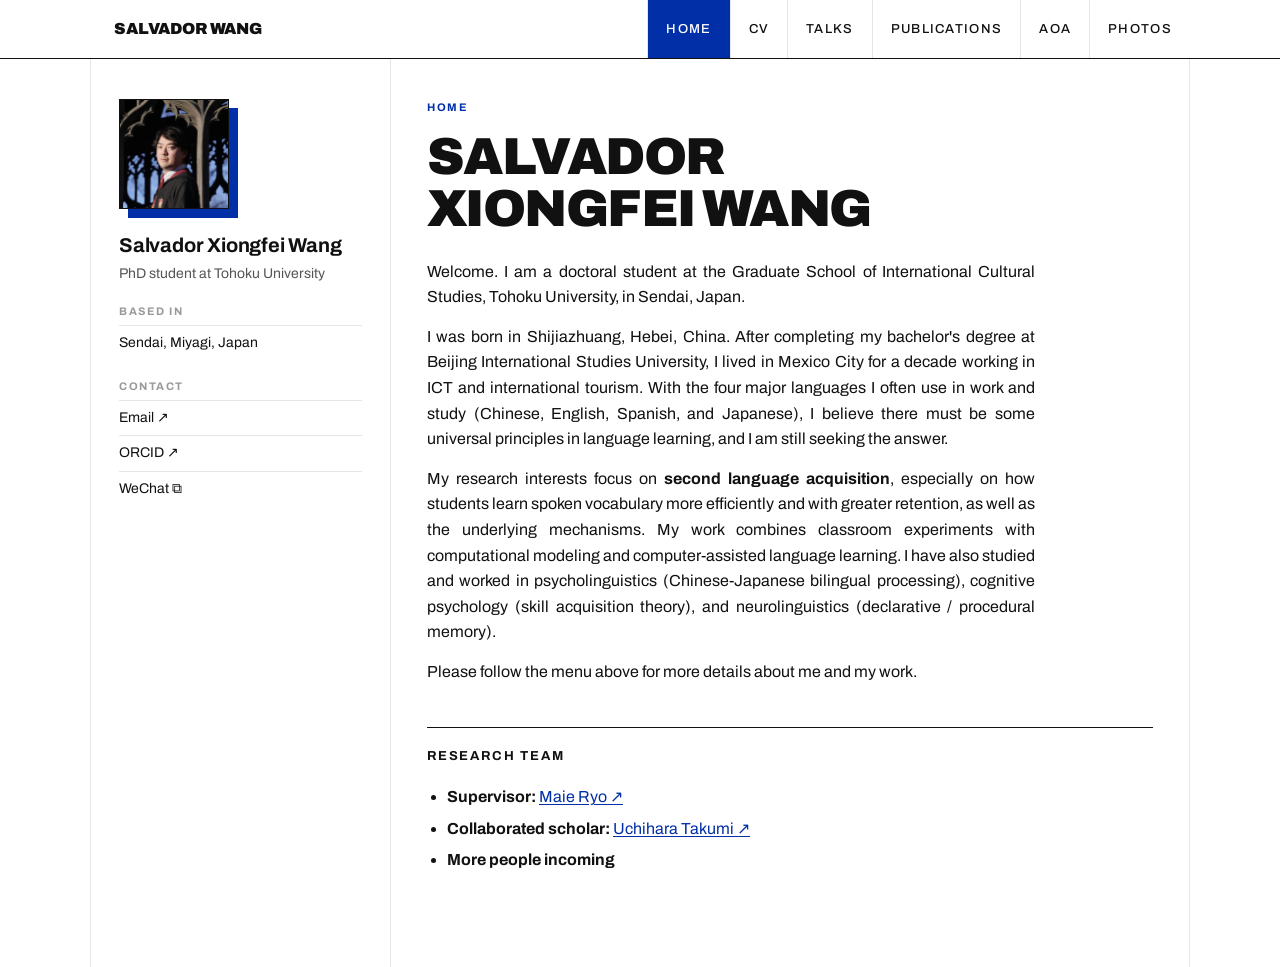
==== index.html @ 06799747 "Talks 新增 2 条（Talk 14/15）并改为新条目置顶；AOA 数据更新至 462 条 Co-Authored-By: Claude Opus 5 <noreply@anthropic.co" ====
<!DOCTYPE html>
<html lang="en">
<head>
  <meta charset="UTF-8">
  <meta name="viewport" content="width=device-width, initial-scale=1.0">
  <title>Home - Salvador Wang</title>
  <link rel="stylesheet" href="https://fonts.googleapis.com/css2?family=Archivo:wght@400;500;700;900&display=swap">
  <link rel="stylesheet" href="css/site.css?v=12">
</head>
<body data-page="index.html">
  <header id="masthead"></header>
  <div class="page">
    <aside id="sidebar"></aside>
    <main class="content">
      <p class="eyebrow">Home</p>
      <h1>Salvador Xiongfei Wang</h1>
      <p>
        Welcome. I am a doctoral student at the Graduate School of International
        Cultural Studies, Tohoku University, in Sendai, Japan.
      </p>
      <p>
        I was born in Shijiazhuang, Hebei, China. After completing my bachelor's degree
        at Beijing International Studies University, I lived in Mexico City for a decade
        working in ICT and international tourism. With the four major languages I often
        use in work and study (Chinese, English, Spanish, and Japanese), I believe there
        must be some universal principles in language learning, and I am still seeking
        the answer.
      </p>
      <p>
        My research interests focus on <b>second language acquisition</b>, especially on
        how students learn spoken vocabulary more efficiently and with greater retention,
        as well as the underlying mechanisms. My work combines classroom experiments with
        computational modeling and computer-assisted language learning. I have also
        studied and worked in psycholinguistics (Chinese-Japanese bilingual processing),
        cognitive psychology (skill acquisition theory), and neurolinguistics
        (declarative / procedural memory).
      </p>
      <p>
        Please follow the menu above for more details about me and my work.
      </p>

      <h2>Research Team</h2>
      <ul>
        <li><b>Supervisor:</b>
          <a href="https://maieryo.github.io/" target="_blank" rel="noopener">Maie Ryo ↗</a></li>
        <li><b>Collaborated scholar:</b>
          <a href="https://takumiuchihara.weebly.com/" target="_blank" rel="noopener">Uchihara Takumi ↗</a></li>
        <li><b>More people incoming</b></li>
      </ul>
    </main>
  </div>
  <script src="js/site.js?v=8"></script>
</body>
</html>
---- css/site.css ----
/* ============================================================
 * Swiss Studio 主题：瑞士网格、细线分栏、超大字重、克莱因蓝 #002fa7
 * ============================================================ */
* { box-sizing: border-box; margin: 0; }
html, body {
  font-family: "Archivo", "Helvetica Neue", Arial, "PingFang SC", "Hiragino Sans", sans-serif;
  background: #ffffff; color: #111111;
  font-size: 16px; line-height: 1.6;
}
a { color: #111; text-decoration: none; }
a:hover { color: #002fa7; }
/* 正文中的链接：克莱因蓝 + 下划线，一眼能看出可点击 */
main.content a { color: #002fa7; text-decoration: underline; text-underline-offset: 2px; }
main.content a:hover { background: #002fa7; color: #fff; text-decoration: none; }
.hidden { display: none !important; }

/* ---------- 顶部导航 ---------- */
#masthead {
  border-bottom: 1px solid #111; background: #fff;
  position: sticky; top: 0; z-index: 100;
}
.masthead-inner {
  max-width: 1100px; margin: 0 auto; padding: 0 0 0 24px;
  height: 58px; display: flex; align-items: center;
}
.site-title {
  font-weight: 900; font-size: 16px; letter-spacing: -.01em;
  text-transform: uppercase; margin-right: auto;
}
.site-nav { display: flex; height: 58px; }
.site-nav a {
  font-size: 13px; font-weight: 500; text-transform: uppercase; letter-spacing: .1em;
  padding: 0 18px; display: flex; align-items: center;
  border-left: 1px solid #e6e6e6; color: #111;
}
.site-nav a:hover { background: #002fa7; color: #fff; }
.site-nav a.active { background: #002fa7; color: #fff; }

/* ---------- 主体两栏 ---------- */
.page {
  max-width: 1100px; margin: 0 auto;
  display: flex; align-items: stretch;
  border-left: 1px solid #e6e6e6; border-right: 1px solid #e6e6e6;
  min-height: calc(100vh - 59px);
}
#sidebar {
  flex: 0 0 300px; border-right: 1px solid #e6e6e6; padding: 40px 28px;
}
.sidebar-sticky { position: sticky; top: 98px; }
.avatar {
  width: 110px; height: 110px; object-fit: cover;
  background: #002fa7; display: block;
}

/* ---- 头像样式方案（在 site.js 的 avatarStyle 里切换）---- */
.avatar-wrap { position: relative; width: 110px; height: 110px; margin-bottom: 4px; }
.avatar-wrap .avatar, .avatar-wrap .avatar-initials { position: relative; z-index: 1; }

/* offset：克莱因蓝色块错位垫在照片后面，最贴合本站的瑞士网格语言 */
.avatar-wrap.is-offset::before {
  content: ""; position: absolute; left: 9px; top: 9px;
  width: 110px; height: 110px; background: #002fa7;
}
.avatar-wrap.is-offset .avatar { border: 1px solid #111; }

/* mount：白边装裱，像一张裱好的照片 */
.avatar-wrap.is-mount { width: 124px; height: 124px; padding: 7px;
  background: #fff; border: 1px solid #111; }

/* circle：圆形，学术主页最常见的稳妥选择 */
.avatar-wrap.is-circle .avatar,
.avatar-wrap.is-circle .avatar-initials { border-radius: 50%; }

/* arch：顶部拱形，呼应照片里的哥特窗 */
.avatar-wrap.is-arch .avatar,
.avatar-wrap.is-arch .avatar-initials { border-radius: 55px 55px 2px 2px; }
.avatar-initials {
  width: 110px; height: 110px; background: #002fa7; color: #fff;
  display: flex; align-items: center; justify-content: center;
  font-size: 36px; font-weight: 900;
}
.author-name { margin: 20px 0 2px; font-size: 20px; font-weight: 700; letter-spacing: -.01em; }
.author-bio { color: #555; font-size: 14px; margin-bottom: 8px; }
.side-label {
  font-size: 11px; font-weight: 700; text-transform: uppercase;
  letter-spacing: .14em; color: #999; margin: 18px 0 4px;
}
.author-links { list-style: none; margin: 0; padding: 0; font-size: 14px; }
.author-links li { padding: 6px 0; border-top: 1px solid #e6e6e6; }
.author-links a:hover { color: #002fa7; }
.link-btn {
  border: 0; background: none; padding: 0; cursor: pointer;
  font: inherit; font-size: 14px; color: #111; text-align: left;
}
.link-btn:hover { color: #002fa7; }

/* 点击弹出的图片（微信二维码） */
#img-popup { position: fixed; inset: 0; z-index: 200;
  display: flex; align-items: center; justify-content: center; }
.popup-backdrop { position: absolute; inset: 0; background: rgba(17,17,17,.6); }
.popup-card {
  position: relative; margin: 0; background: #fff; border: 1px solid #111;
  padding: 14px; max-width: min(90vw, 340px);
  box-shadow: 0 12px 40px rgba(0,0,0,.3);
}
.popup-card img { display: block; width: 100%; height: auto; }
.popup-card figcaption {
  margin-top: 10px; font-size: 11px; font-weight: 700;
  text-transform: uppercase; letter-spacing: .12em; color: #999; text-align: center;
}
.popup-close {
  position: absolute; top: -1px; right: -1px; width: 30px; height: 30px;
  border: 1px solid #111; background: #fff; cursor: pointer; font-size: 12px;
}
.popup-close:hover { background: #002fa7; border-color: #002fa7; color: #fff; }

/* ---------- 内容区 ---------- */
main.content { flex: 1; min-width: 0; padding: 40px 36px 80px; }
.eyebrow {
  font-size: 11px; font-weight: 700; text-transform: uppercase;
  letter-spacing: .14em; color: #002fa7; margin-bottom: 14px;
}
main.content h1 {
  font-size: 52px; font-weight: 900; line-height: 1.0;
  letter-spacing: -.03em; text-transform: uppercase;
  text-wrap: balance; margin-bottom: 24px;
}
main.content h2 {
  font-size: 13px; font-weight: 700; text-transform: uppercase; letter-spacing: .14em;
  border-top: 1px solid #111; padding-top: 18px; margin: 42px 0 18px;
}
main.content p { max-width: 38em; margin-bottom: 14px; }
/* 正文两端对齐（表格、侧栏不受影响）；配合自动断词避免出现字距过大的「河流」*/
main.content p, main.content li, .talk-text { text-align: justify; hyphens: auto; }
main.content .eyebrow { text-align: left; }
main.content p:last-child { margin-bottom: 0; }
main.content ul, main.content ol { padding-left: 20px; margin-bottom: 14px; }
main.content li { margin: 6px 0; }
code {
  font-family: "SF Mono", Menlo, Consolas, monospace;
  font-size: 14px; background: #f4f4f4; padding: 1px 5px;
}

/* CV 表格 */
table.cv { width: 100%; border-collapse: collapse; font-size: 15px; }
table.cv th, table.cv td {
  border: 0; border-top: 1px solid #e6e6e6;
  padding: 10px 16px 10px 0; text-align: left; vertical-align: top;
}
table.cv th {
  font-size: 11px; font-weight: 700; text-transform: uppercase;
  letter-spacing: .12em; color: #999; border-top: 0;
}
table.cv td:first-child { font-weight: 700; white-space: nowrap; font-variant-numeric: tabular-nums; }

/* 论文列表 */
ol.pubs { padding-left: 20px; }
ol.pubs li { margin: 0 0 14px; padding-left: 4px; line-height: 1.65; max-width: 42em; }

/* Talks 页：左侧文字，右侧统一尺寸缩略图 */
ol.talks { list-style: none; padding: 0; margin: 0; }
ol.talks li {
  display: flex; gap: 24px; align-items: flex-start;
  padding: 20px 0; border-top: 1px solid #e6e6e6; margin: 0;
}
ol.talks li:first-child { border-top: 0; padding-top: 6px; }
.talk-text { flex: 1; min-width: 0; line-height: 1.65; font-size: 15px; }
.talk-thumb {
  flex: 0 0 240px; width: 240px; height: 160px;
  object-fit: cover; display: block; border: 1px solid #111;
}

/* 照片页 iframe */
.map-frame {
  width: 100%; height: calc(100vh - 210px); min-height: 480px;
  border: 1px solid #111; display: block;
}

/* ---------- AOA 词汇增长页 ---------- */
.aoa-grid { display: flex; gap: 0; align-items: stretch; border: 1px solid #111; }
.aoa-chart-panel { flex: 1; min-width: 0; padding: 18px 20px 20px; }
.aoa-topbar { display: flex; align-items: center; justify-content: space-between;
  gap: 16px; margin-bottom: 10px; flex-wrap: wrap; }
.aoa-legend { display: flex; gap: 22px; font-size: 13px; font-weight: 500; }
.aoa-search-box { display: flex; }
#aoa-search {
  border: 1px solid #111; border-right: 0; padding: 7px 12px;
  font: inherit; font-size: 13px; width: 240px; background: #fff; color: #111;
}
#aoa-search:focus { outline: 2px solid #002fa7; outline-offset: -1px; }
#aoa-search-btn {
  border: 1px solid #111; background: #111; color: #fff; cursor: pointer;
  font-size: 11px; font-weight: 700; letter-spacing: .12em; text-transform: uppercase;
  padding: 0 16px;
}
#aoa-search-btn:hover { background: #002fa7; border-color: #002fa7; }
.aoa-miss { font-size: 15px; color: #555; font-style: italic; margin: 4px 0; }
#aoa-detail li.hl { background: #eef1fb; outline: 1px solid #002fa7; padding-left: 6px; }
.lg { display: inline-flex; align-items: center; gap: 7px; }
.sw { width: 10px; height: 10px; display: inline-block; }
.sw.circle { border-radius: 50%; }
.aoa-chart-wrap { position: relative; }
#aoa-chart { width: 100%; height: auto; display: block; }
#aoa-chart .tick { font-size: 11px; fill: #777; font-family: "Archivo", sans-serif; font-variant-numeric: tabular-nums; }
#aoa-chart .axis-label { font-size: 10px; font-weight: 700; letter-spacing: .12em; fill: #999; font-family: "Archivo", sans-serif; }
#aoa-chart .series-label { font-size: 13px; font-weight: 700; font-family: "Archivo", sans-serif; }
#aoa-tooltip {
  position: absolute; z-index: 10; pointer-events: none;
  background: #111; color: #fff; padding: 8px 12px; font-size: 12px;
  line-height: 1.5; max-width: 220px;
}
#aoa-tooltip b { display: block; }
#aoa-tooltip span { display: block; color: #aaa; font-size: 11px; }
#aoa-detail { border-top: 1px solid #111; margin-top: 10px; padding-top: 12px; }
.detail-head {
  display: flex; align-items: center; gap: 8px; font-size: 14px;
  border-left: 4px solid; padding-left: 10px;
}
.detail-head .dot { width: 10px; height: 10px; border-radius: 50%; }
#detail-close {
  margin-left: auto; border: 1px solid #111; background: #fff;
  width: 26px; height: 26px; cursor: pointer; font-size: 12px;
}
#detail-close:hover { background: #002fa7; color: #fff; border-color: #002fa7; }
#aoa-detail ul { list-style: none; padding: 0; margin: 12px 0 0; display: grid;
  grid-template-columns: repeat(auto-fill, minmax(240px, 1fr)); gap: 6px 18px; }
#aoa-detail li { display: flex; align-items: baseline; gap: 8px; font-size: 14px;
  border-top: 1px solid #ececec; padding: 5px 0; }
#aoa-detail .meaning { color: #777; font-size: 12px; flex: 1; min-width: 0;
  overflow: hidden; text-overflow: ellipsis; white-space: nowrap; }
#aoa-detail .pos { font-size: 10px; font-weight: 700; letter-spacing: .08em;
  text-transform: uppercase; color: #002fa7; white-space: nowrap; }

.aoa-table { margin-top: 28px; }
.aoa-table summary {
  cursor: pointer; font-size: 13px; font-weight: 700;
  text-transform: uppercase; letter-spacing: .14em;
  border-top: 1px solid #111; padding-top: 16px;
}
.aoa-table-wrap { overflow-x: auto; margin-top: 12px; max-height: 420px; overflow-y: auto; }

/* ---------- 移动端 ---------- */
@media (max-width: 767px) {
  .masthead-inner { padding-left: 16px; overflow-x: auto; }
  .site-title { margin-right: 16px; }
  .page { flex-direction: column; border: 0; min-height: 0; }
  #sidebar {
    flex: none; width: 100%; border-right: 0; border-bottom: 1px solid #111;
    padding: 24px 20px;
  }
  .sidebar-sticky {
    position: static;
    display: grid; grid-template-columns: 90px 1fr; column-gap: 18px;
    align-items: start;
  }
  .avatar-wrap { width: 90px; height: 90px; grid-row: 1 / span 6; }
  .avatar-wrap.is-mount { width: 104px; height: 104px; }
  .avatar-wrap.is-offset::before { width: 90px; height: 90px; left: 7px; top: 7px; }
  .avatar, .avatar-initials { width: 90px; height: 90px; font-size: 28px; }
  .avatar-wrap.is-arch .avatar { border-radius: 45px 45px 2px 2px; }
  main.content { padding: 28px 20px 60px; }
  main.content h1 { font-size: 36px; }
}
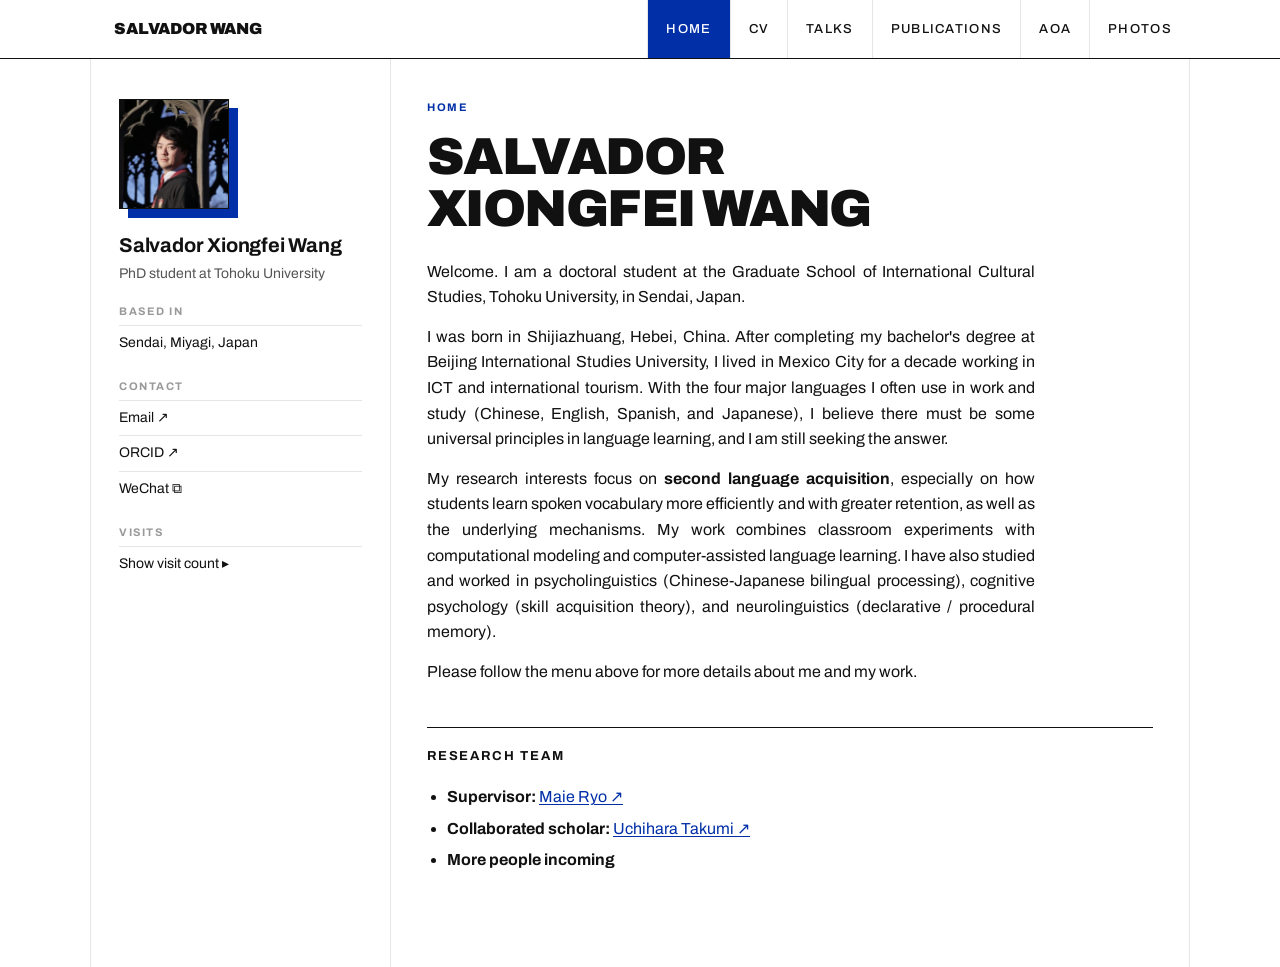
==== commit 54e86825: "侧栏 Contact 下方新增访问量统计（不蒜子，点击按钮展开）；AOA 数据更新至 479 条 Co-Authored-By: Claude Opus 5 <noreply@anthropic.co" ====
--- a/index.html
+++ b/index.html
@@ -5,7 +5,7 @@
   <meta name="viewport" content="width=device-width, initial-scale=1.0">
   <title>Home - Salvador Wang</title>
   <link rel="stylesheet" href="https://fonts.googleapis.com/css2?family=Archivo:wght@400;500;700;900&display=swap">
-  <link rel="stylesheet" href="css/site.css?v=12">
+  <link rel="stylesheet" href="css/site.css?v=14">
 </head>
 <body data-page="index.html">
   <header id="masthead"></header>
@@ -49,6 +49,6 @@
       </ul>
     </main>
   </div>
-  <script src="js/site.js?v=8"></script>
+  <script src="js/site.js?v=10"></script>
 </body>
 </html>
--- a/css/site.css
+++ b/css/site.css
@@ -93,6 +93,18 @@
   font: inherit; font-size: 14px; color: #111; text-align: left;
 }
 .link-btn:hover { color: #002fa7; }
+
+/* 访问量（点击按钮展开） */
+.visits { margin-top: 2px; }
+.visit-row {
+  display: flex; align-items: baseline; gap: 10px;
+  font-size: 13px; color: #555; padding: 4px 0;
+  border-top: 1px solid #f0f0f0;
+}
+.visit-row:first-child { border-top: 0; }
+.visit-row b {
+  margin-left: auto; color: #111; font-variant-numeric: tabular-nums;
+}
 
 /* 点击弹出的图片（微信二维码） */
 #img-popup { position: fixed; inset: 0; z-index: 200;
